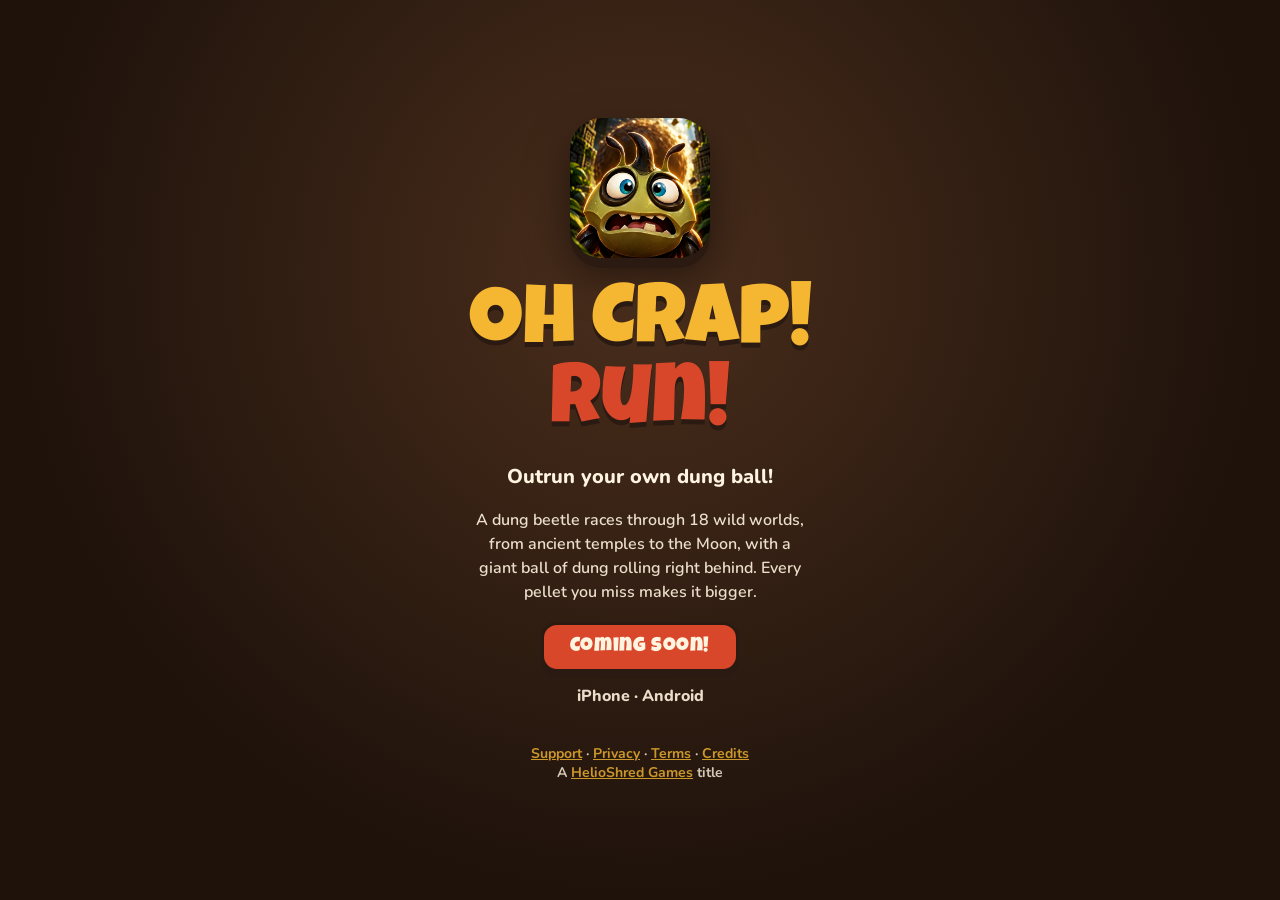
==== ohcrap/index.html @ 612e8bc1 "Oh Crap! Run! pages: landing, privacy, terms, support + credits Co-Authored-By: Claude Opus 5.5 <nor" ====
<!DOCTYPE html>
<html lang="en">
<head>
  <meta charset="UTF-8">
  <meta name="viewport" content="width=device-width, initial-scale=1.0">
  <title>Oh Crap! Run!</title>
  <meta name="description" content="Outrun your own dung ball! A dung beetle races through 18 worlds with a giant ball of dung rolling after it.">
  <link rel="icon" type="image/png" href="favicon.png">
  <link rel="apple-touch-icon" href="apple-touch-icon.png">
  <link rel="preconnect" href="https://fonts.googleapis.com">
  <link rel="preconnect" href="https://fonts.gstatic.com" crossorigin>
  <link href="https://fonts.googleapis.com/css2?family=Luckiest+Guy&family=Nunito:wght@600;800&display=swap" rel="stylesheet">
  <style>
    :root { --ink: #2a1a12; --amber: #f5b731; --ember: #d9472b; --cream: #fff4e0; }
    * { margin: 0; padding: 0; box-sizing: border-box; }
    body { min-height: 100vh; display: flex; flex-direction: column; align-items: center; justify-content: center; gap: 18px; padding: 40px 16px; text-align: center;
      font-family: 'Nunito', -apple-system, sans-serif; color: var(--cream); background: radial-gradient(circle at 50% 30%, #4a2e1c, #1e120b 70%); }
    img { width: 140px; height: 140px; border-radius: 32px; box-shadow: 0 10px 0 var(--ink), 0 18px 40px rgba(0,0,0,.5); }
    h1 { font-family: 'Luckiest Guy', sans-serif; font-weight: 400; font-size: clamp(48px, 13vw, 84px); line-height: .95; color: var(--amber); text-shadow: 0 5px 0 var(--ink); margin-top: 10px; }
    h1 span { color: var(--ember); }
    .tag { font-size: 20px; font-weight: 800; max-width: 26ch; }
    p { font-size: 16px; font-weight: 600; max-width: 34ch; opacity: .9; line-height: 1.5; }
    .soon { display: inline-block; padding: 12px 26px; border-radius: 16px; border: 3px solid var(--ink); background: var(--ember); box-shadow: 0 6px 0 var(--ink);
      font-family: 'Luckiest Guy', sans-serif; font-size: 20px; letter-spacing: .03em; max-width: 100%; }
    footer { margin-top: 18px; font-size: 14px; font-weight: 700; opacity: .8; }
    footer a { color: var(--amber); }
  </style>
</head>
<body>
  <img src="img/icon.png" alt="Oh Crap! Run! icon">
  <h1>Oh Crap!<br><span>Run!</span></h1>
  <div class="tag">Outrun your own dung ball!</div>
  <p>A dung beetle races through 18 wild worlds, from ancient temples to the Moon, with a giant ball of dung rolling right behind. Every pellet you miss makes it bigger.</p>
  <div class="soon">Coming soon!</div>
  <p style="margin-top:-6px;font-weight:800">iPhone · Android</p>
  <footer><a href="support">Support</a> · <a href="privacy">Privacy</a> · <a href="terms">Terms</a> · <a href="support#credits">Credits</a><br>A <a href="https://helioshred.com">HelioShred Games</a> title</footer>
</body>
</html>
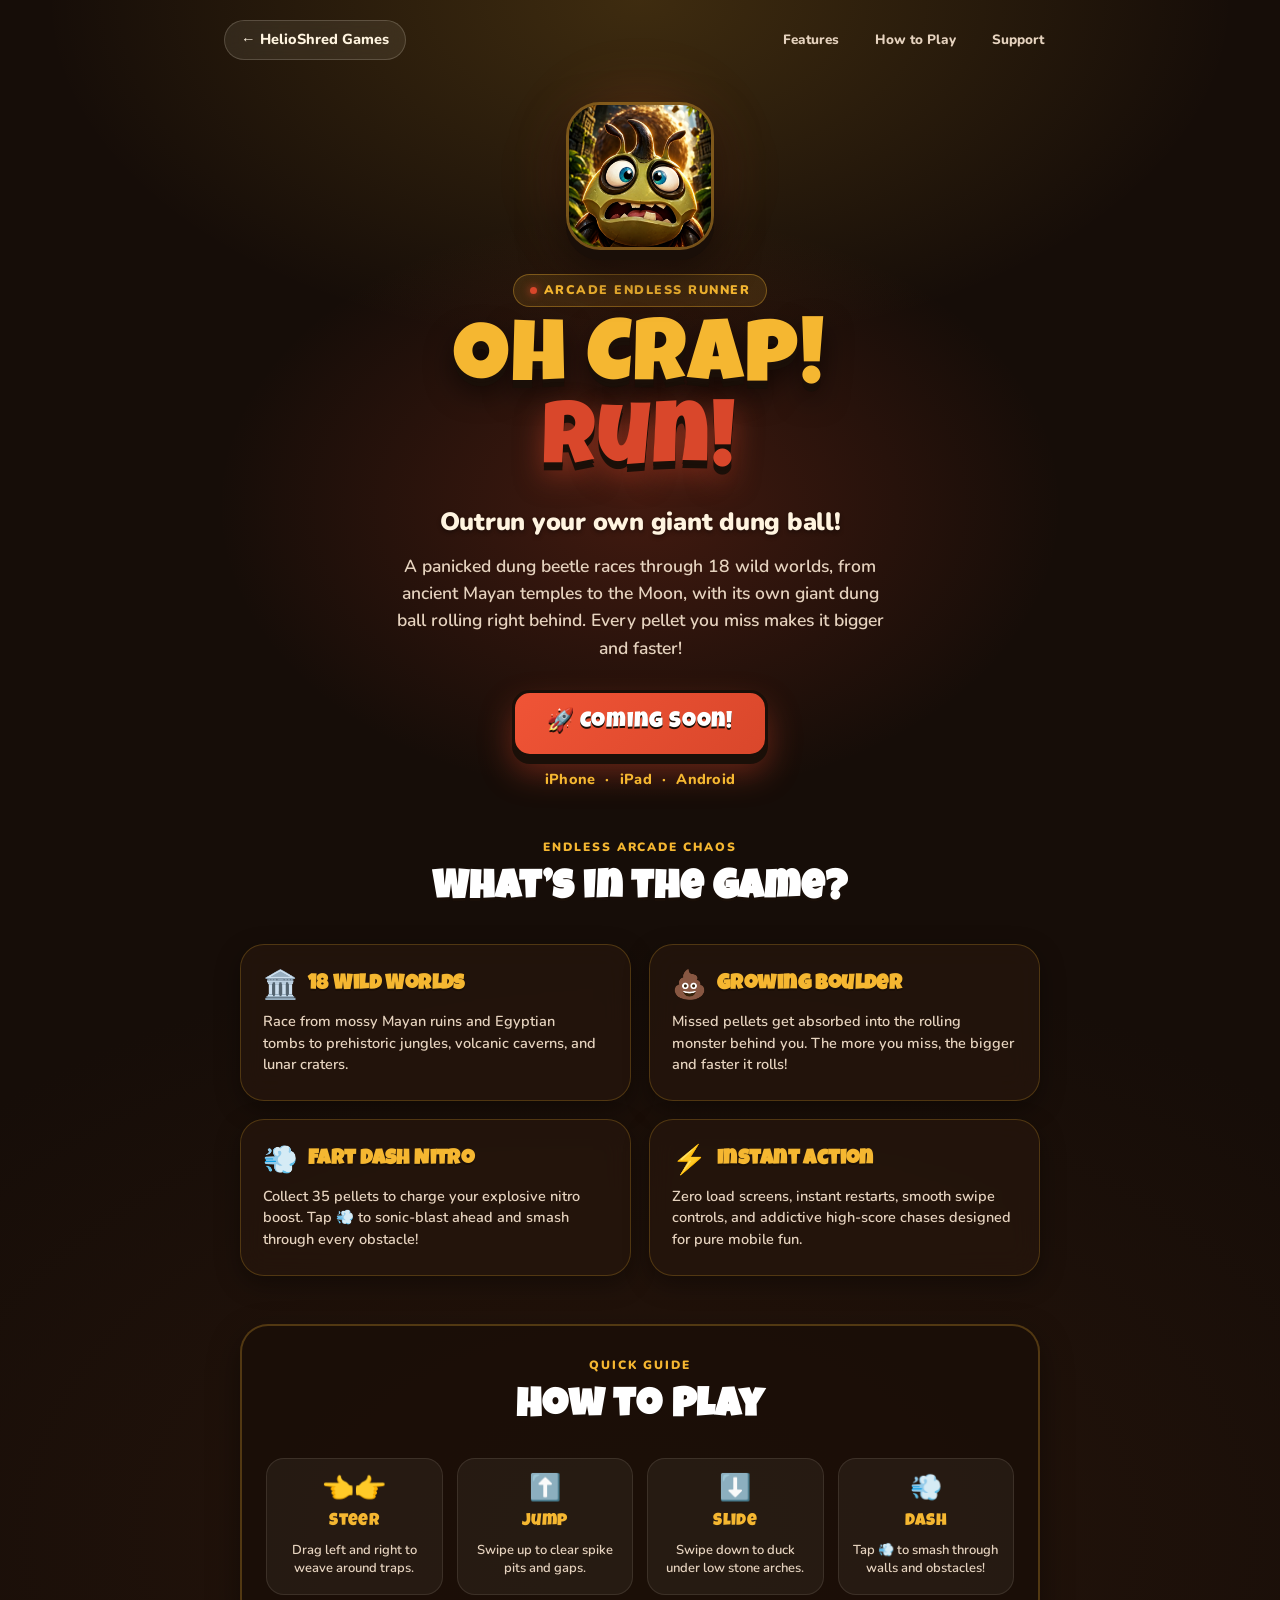
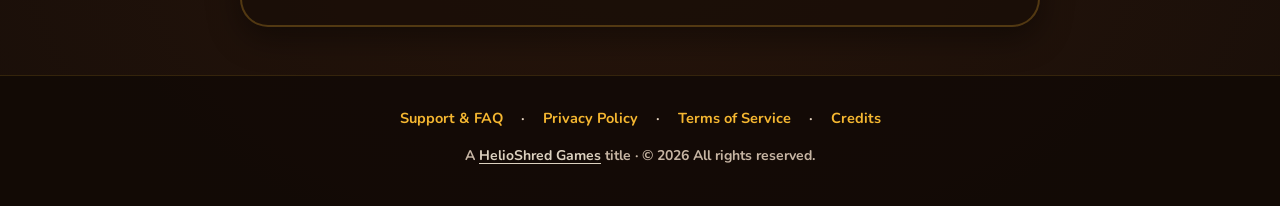
==== commit 483d581d: "site revamp" ====
--- a/ohcrap/index.html
+++ b/ohcrap/index.html
@@ -3,36 +3,666 @@
 <head>
   <meta charset="UTF-8">
   <meta name="viewport" content="width=device-width, initial-scale=1.0">
-  <title>Oh Crap! Run!</title>
-  <meta name="description" content="Outrun your own dung ball! A dung beetle races through 18 worlds with a giant ball of dung rolling after it.">
+  <title>Oh Crap! Run! · Outrun Your Own Dung Ball!</title>
+  <meta name="description" content="Outrun your own dung ball! A frantic arcade runner where a dung beetle races through 18 wild worlds with a colossal rolling dung ball hot on its heels.">
   <link rel="icon" type="image/png" href="favicon.png">
   <link rel="apple-touch-icon" href="apple-touch-icon.png">
+
+  <!-- Open Graph -->
+  <meta property="og:title" content="Oh Crap! Run! · Outrun Your Own Dung Ball!">
+  <meta property="og:description" content="A dung beetle races through 18 wild worlds with a giant rolling ball of dung on its heels. Coming soon to iPhone & Android!">
+  <meta property="og:type" content="website">
+  <meta property="og:url" content="https://helioshred.com/ohcrap/">
+  <meta property="og:image" content="https://helioshred.com/ohcrap/apple-touch-icon.png">
+
+  <!-- Fonts -->
   <link rel="preconnect" href="https://fonts.googleapis.com">
   <link rel="preconnect" href="https://fonts.gstatic.com" crossorigin>
-  <link href="https://fonts.googleapis.com/css2?family=Luckiest+Guy&family=Nunito:wght@600;800&display=swap" rel="stylesheet">
+  <link href="https://fonts.googleapis.com/css2?family=Luckiest+Guy&family=Nunito:wght@600;700;800;900&display=swap" rel="stylesheet">
+
   <style>
-    :root { --ink: #2a1a12; --amber: #f5b731; --ember: #d9472b; --cream: #fff4e0; }
-    * { margin: 0; padding: 0; box-sizing: border-box; }
-    body { min-height: 100vh; display: flex; flex-direction: column; align-items: center; justify-content: center; gap: 18px; padding: 40px 16px; text-align: center;
-      font-family: 'Nunito', -apple-system, sans-serif; color: var(--cream); background: radial-gradient(circle at 50% 30%, #4a2e1c, #1e120b 70%); }
-    img { width: 140px; height: 140px; border-radius: 32px; box-shadow: 0 10px 0 var(--ink), 0 18px 40px rgba(0,0,0,.5); }
-    h1 { font-family: 'Luckiest Guy', sans-serif; font-weight: 400; font-size: clamp(48px, 13vw, 84px); line-height: .95; color: var(--amber); text-shadow: 0 5px 0 var(--ink); margin-top: 10px; }
-    h1 span { color: var(--ember); }
-    .tag { font-size: 20px; font-weight: 800; max-width: 26ch; }
-    p { font-size: 16px; font-weight: 600; max-width: 34ch; opacity: .9; line-height: 1.5; }
-    .soon { display: inline-block; padding: 12px 26px; border-radius: 16px; border: 3px solid var(--ink); background: var(--ember); box-shadow: 0 6px 0 var(--ink);
-      font-family: 'Luckiest Guy', sans-serif; font-size: 20px; letter-spacing: .03em; max-width: 100%; }
-    footer { margin-top: 18px; font-size: 14px; font-weight: 700; opacity: .8; }
-    footer a { color: var(--amber); }
+    :root {
+      --bg-dark: #160d08;
+      --bg-mid: #2b170c;
+      --bg-warm: #4a2714;
+      --ink: #1a0f08;
+      --amber: #f5b731;
+      --amber-light: #fed268;
+      --ember: #d9472b;
+      --ember-hot: #f05436;
+      --cream: #fff4e0;
+      --cream-muted: #e6d3bf;
+      --card-bg: rgba(38, 22, 13, 0.75);
+      --card-border: rgba(245, 183, 49, 0.22);
+      --shadow-comic: 0 8px 0 var(--ink), 0 18px 40px rgba(0, 0, 0, 0.55);
+    }
+
+    *, *::before, *::after {
+      margin: 0;
+      padding: 0;
+      box-sizing: border-box;
+    }
+
+    html {
+      scroll-behavior: smooth;
+    }
+
+    body {
+      min-height: 100vh;
+      display: flex;
+      flex-direction: column;
+      align-items: center;
+      justify-content: flex-start;
+      background-color: var(--bg-dark);
+      background-image:
+        radial-gradient(850px 500px at 50% 0%, rgba(245, 183, 49, 0.18), transparent 70%),
+        radial-gradient(650px 450px at 50% 28%, rgba(217, 71, 43, 0.22), transparent 65%),
+        radial-gradient(1100px 700px at 50% 85%, rgba(43, 23, 12, 0.8), var(--bg-dark) 85%);
+      color: var(--cream);
+      font-family: 'Nunito', -apple-system, BlinkMacSystemFont, 'Segoe UI', Roboto, sans-serif;
+      -webkit-font-smoothing: antialiased;
+      line-height: 1.5;
+      overflow-x: hidden;
+      width: 100%;
+    }
+
+    a {
+      color: inherit;
+      text-decoration: none;
+    }
+
+    :focus-visible {
+      outline: 3px solid var(--amber);
+      outline-offset: 3px;
+      border-radius: 8px;
+    }
+
+    /* ==========================================================================
+       TOP BAR NAVIGATION
+       ========================================================================== */
+    .topbar {
+      width: 100%;
+      max-width: 880px;
+      margin: 0 auto;
+      display: flex;
+      align-items: center;
+      justify-content: space-between;
+      padding: 20px 24px 12px;
+      z-index: 10;
+    }
+
+    .back-btn {
+      display: inline-flex;
+      align-items: center;
+      gap: 8px;
+      color: var(--cream);
+      font-weight: 800;
+      font-size: 14.5px;
+      padding: 8px 16px;
+      border-radius: 999px;
+      background: rgba(255, 244, 224, 0.08);
+      border: 1px solid rgba(255, 244, 224, 0.18);
+      backdrop-filter: blur(12px);
+      -webkit-backdrop-filter: blur(12px);
+      transition: all 0.2s cubic-bezier(0.34, 1.56, 0.64, 1);
+    }
+    .back-btn:hover {
+      color: var(--amber);
+      border-color: var(--amber);
+      background: rgba(245, 183, 49, 0.12);
+      transform: translateX(-3px);
+    }
+
+    .nav-shortcuts {
+      display: flex;
+      align-items: center;
+      gap: 12px;
+    }
+    .nav-shortcut {
+      font-size: 13.5px;
+      font-weight: 800;
+      color: var(--cream-muted);
+      padding: 6px 12px;
+      border-radius: 999px;
+      transition: color 0.15s ease, background 0.15s ease;
+    }
+    .nav-shortcut:hover {
+      color: var(--amber);
+      background: rgba(255, 244, 224, 0.08);
+    }
+
+    /* ==========================================================================
+       MAIN CONTAINER (STRICT CENTERING)
+       ========================================================================== */
+    main {
+      width: 100%;
+      flex: 1;
+      display: flex;
+      flex-direction: column;
+      align-items: center;
+      justify-content: flex-start;
+    }
+
+    /* ==========================================================================
+       HERO STAGE
+       ========================================================================== */
+    .hero-stage {
+      width: 100%;
+      max-width: 840px;
+      margin: 0 auto;
+      display: flex;
+      flex-direction: column;
+      align-items: center;
+      text-align: center;
+      padding: 20px 20px 48px;
+      position: relative;
+    }
+
+    /* Glowing ambient halo behind beetle */
+    .icon-halo {
+      position: relative;
+      margin-top: 10px;
+      display: flex;
+      align-items: center;
+      justify-content: center;
+    }
+    .icon-halo::before {
+      content: '';
+      position: absolute;
+      width: 180px;
+      height: 180px;
+      border-radius: 50%;
+      background: radial-gradient(circle, rgba(245, 183, 49, 0.45) 0%, rgba(217, 71, 43, 0.2) 50%, transparent 75%);
+      filter: blur(28px);
+      pointer-events: none;
+      animation: pulse-halo 3s ease-in-out infinite alternate;
+    }
+
+    @keyframes pulse-halo {
+      0% { transform: scale(0.95); opacity: 0.7; }
+      100% { transform: scale(1.15); opacity: 1; }
+    }
+
+    img.icon {
+      position: relative;
+      z-index: 2;
+      width: 148px;
+      height: 148px;
+      border-radius: 34px;
+      box-shadow: 0 10px 0 var(--ink), 0 20px 44px rgba(0, 0, 0, 0.65);
+      border: 3px solid rgba(245, 183, 49, 0.35);
+      transition: transform 0.3s cubic-bezier(0.34, 1.56, 0.64, 1), box-shadow 0.3s ease;
+    }
+    img.icon:hover {
+      transform: scale(1.05) rotate(-2deg);
+      box-shadow: 0 14px 0 var(--ink), 0 26px 50px rgba(0, 0, 0, 0.75);
+    }
+
+    .hero-badge {
+      display: inline-flex;
+      align-items: center;
+      gap: 7px;
+      padding: 6px 16px;
+      border-radius: 999px;
+      background: rgba(245, 183, 49, 0.12);
+      border: 1px solid rgba(245, 183, 49, 0.35);
+      color: var(--amber);
+      font-size: 12.5px;
+      font-weight: 900;
+      letter-spacing: 0.12em;
+      text-transform: uppercase;
+      margin-top: 24px;
+    }
+    .hero-badge .dot {
+      width: 7px;
+      height: 7px;
+      border-radius: 50%;
+      background: var(--ember);
+      box-shadow: 0 0 8px var(--ember);
+    }
+
+    h1.game-title {
+      font-family: 'Luckiest Guy', cursive, sans-serif;
+      font-weight: 400;
+      font-size: clamp(52px, 12vw, 88px);
+      line-height: 0.95;
+      color: var(--amber);
+      text-shadow:
+        0 4px 0 var(--ink),
+        0 8px 0 var(--ink),
+        0 14px 28px rgba(0, 0, 0, 0.6);
+      margin-top: 14px;
+      letter-spacing: 0.02em;
+    }
+    h1.game-title span.ember-pop {
+      color: var(--ember);
+      display: inline-block;
+      text-shadow:
+        0 4px 0 var(--ink),
+        0 8px 0 var(--ink),
+        0 14px 28px rgba(217, 71, 43, 0.5);
+    }
+
+    .tagline {
+      font-size: clamp(20px, 3.5vw, 25px);
+      font-weight: 900;
+      color: var(--cream);
+      margin-top: 16px;
+      letter-spacing: -0.01em;
+      text-shadow: 0 2px 4px rgba(0, 0, 0, 0.4);
+    }
+
+    .story-desc {
+      font-size: clamp(15.5px, 2vw, 17.5px);
+      font-weight: 600;
+      line-height: 1.55;
+      max-width: 48ch;
+      color: var(--cream-muted);
+      margin: 12px auto 0;
+      text-wrap: pretty;
+    }
+
+    /* Chunky Arcade CTA */
+    .cta-container {
+      display: flex;
+      flex-direction: column;
+      align-items: center;
+      gap: 12px;
+      margin-top: 28px;
+    }
+
+    .soon-btn {
+      display: inline-flex;
+      align-items: center;
+      gap: 10px;
+      padding: 14px 32px;
+      border-radius: 18px;
+      border: 3px solid var(--ink);
+      background: linear-gradient(135deg, var(--ember-hot) 0%, var(--ember) 100%);
+      box-shadow: 0 7px 0 var(--ink), 0 16px 32px rgba(217, 71, 43, 0.4);
+      font-family: 'Luckiest Guy', cursive, sans-serif;
+      font-size: 22px;
+      letter-spacing: 0.04em;
+      color: #ffffff;
+      text-shadow: 0 2px 0 var(--ink);
+      transition: all 0.18s cubic-bezier(0.34, 1.56, 0.64, 1);
+      cursor: default;
+    }
+    .soon-btn:hover {
+      transform: translateY(-2px);
+      box-shadow: 0 9px 0 var(--ink), 0 20px 38px rgba(217, 71, 43, 0.55);
+    }
+
+    .platform-row {
+      display: flex;
+      align-items: center;
+      gap: 10px;
+      font-size: 14.5px;
+      font-weight: 800;
+      color: var(--amber);
+      letter-spacing: 0.02em;
+    }
+
+    /* ==========================================================================
+       FEATURES SECTION (CHUNKY COMIC CARDS)
+       ========================================================================== */
+    .features-section {
+      width: 100%;
+      max-width: 840px;
+      margin: 0 auto;
+      padding: 0 20px 48px;
+    }
+
+    .section-heading {
+      text-align: center;
+      margin-bottom: 24px;
+    }
+    .section-kicker {
+      font-size: 12px;
+      font-weight: 900;
+      letter-spacing: 0.16em;
+      text-transform: uppercase;
+      color: var(--amber);
+      margin-bottom: 4px;
+    }
+    .section-title {
+      font-family: 'Luckiest Guy', cursive, sans-serif;
+      font-size: clamp(28px, 4.5vw, 40px);
+      color: #ffffff;
+      text-shadow: 0 3px 0 var(--ink);
+      letter-spacing: 0.02em;
+    }
+
+    .features-grid {
+      display: grid;
+      grid-template-columns: repeat(2, minmax(0, 1fr));
+      gap: 18px;
+      width: 100%;
+    }
+
+    .feature-card {
+      background: var(--card-bg);
+      border: 1px solid var(--card-border);
+      border-radius: 24px;
+      padding: 24px 22px;
+      display: flex;
+      flex-direction: column;
+      gap: 10px;
+      backdrop-filter: blur(14px);
+      -webkit-backdrop-filter: blur(14px);
+      box-shadow: 0 8px 24px rgba(0, 0, 0, 0.35);
+      transition: transform 0.25s cubic-bezier(0.34, 1.56, 0.64, 1), border-color 0.2s ease;
+    }
+    .feature-card:hover {
+      transform: translateY(-4px);
+      border-color: rgba(245, 183, 49, 0.45);
+    }
+
+    .feature-icon-row {
+      display: flex;
+      align-items: center;
+      gap: 10px;
+    }
+    .feature-emoji {
+      font-size: 28px;
+      line-height: 1;
+    }
+    .feature-name {
+      font-family: 'Luckiest Guy', cursive, sans-serif;
+      font-size: 21px;
+      letter-spacing: 0.02em;
+      color: var(--amber);
+      text-shadow: 0 2px 0 var(--ink);
+    }
+
+    .feature-desc {
+      font-size: 14.5px;
+      font-weight: 600;
+      line-height: 1.5;
+      color: var(--cream-muted);
+      text-wrap: pretty;
+    }
+
+    /* ==========================================================================
+       HOW TO PLAY (CONTROLS CHEAT SHEET)
+       ========================================================================== */
+    .controls-section {
+      width: 100%;
+      max-width: 840px;
+      margin: 0 auto;
+      padding: 0 20px 48px;
+    }
+
+    .controls-box {
+      width: 100%;
+      background: rgba(26, 15, 8, 0.85);
+      border: 2px solid rgba(245, 183, 49, 0.25);
+      border-radius: 28px;
+      padding: 30px 24px;
+      text-align: center;
+      box-shadow: 0 12px 32px rgba(0, 0, 0, 0.4);
+    }
+
+    .controls-grid {
+      display: grid;
+      grid-template-columns: repeat(4, minmax(0, 1fr));
+      gap: 14px;
+      margin-top: 20px;
+      width: 100%;
+    }
+
+    .control-item {
+      background: rgba(255, 244, 224, 0.05);
+      border: 1px solid rgba(255, 244, 224, 0.1);
+      border-radius: 18px;
+      padding: 16px 12px;
+      display: flex;
+      flex-direction: column;
+      align-items: center;
+      gap: 8px;
+    }
+    .control-icon {
+      font-size: 26px;
+      line-height: 1;
+    }
+    .control-label {
+      font-family: 'Luckiest Guy', cursive, sans-serif;
+      font-size: 17px;
+      color: var(--amber);
+      letter-spacing: 0.02em;
+    }
+    .control-desc {
+      font-size: 13px;
+      font-weight: 600;
+      color: var(--cream-muted);
+      line-height: 1.35;
+    }
+
+    /* ==========================================================================
+       FOOTER & LEGAL LINKS
+       ========================================================================== */
+    footer {
+      width: 100%;
+      border-top: 1px solid rgba(245, 183, 49, 0.15);
+      background: rgba(18, 10, 6, 0.95);
+      padding: 32px 20px 40px;
+      text-align: center;
+      display: flex;
+      flex-direction: column;
+      align-items: center;
+      gap: 16px;
+      font-size: 14.5px;
+      font-weight: 700;
+      color: var(--cream-muted);
+      margin-top: auto;
+    }
+
+    .footer-links {
+      display: flex;
+      align-items: center;
+      justify-content: center;
+      gap: 12px 18px;
+      flex-wrap: wrap;
+    }
+    .footer-links a {
+      color: var(--amber);
+      transition: color 0.15s ease;
+    }
+    .footer-links a:hover {
+      color: #ffffff;
+      text-decoration: underline;
+    }
+
+    .studio-badge {
+      font-size: 14px;
+      font-weight: 700;
+      opacity: 0.85;
+    }
+    .studio-badge a {
+      color: var(--cream);
+      text-decoration: underline;
+      text-underline-offset: 3px;
+    }
+    .studio-badge a:hover {
+      color: var(--amber);
+    }
+
+    /* ==========================================================================
+       RESPONSIVE DESIGN BREAKPOINTS
+       ========================================================================== */
+    @media (max-width: 680px) {
+      .topbar {
+        padding: 16px 16px 8px;
+      }
+      .nav-shortcuts {
+        display: none;
+      }
+      .hero-stage {
+        padding: 16px 16px 36px;
+      }
+      img.icon {
+        width: 126px;
+        height: 126px;
+        border-radius: 28px;
+      }
+      .features-grid {
+        grid-template-columns: 1fr;
+        gap: 14px;
+      }
+      .controls-grid {
+        grid-template-columns: repeat(2, minmax(0, 1fr));
+        gap: 12px;
+      }
+      .soon-btn {
+        font-size: 19px;
+        padding: 12px 24px;
+      }
+    }
   </style>
 </head>
 <body>
-  <img src="img/icon.png" alt="Oh Crap! Run! icon">
-  <h1>Oh Crap!<br><span>Run!</span></h1>
-  <div class="tag">Outrun your own dung ball!</div>
-  <p>A dung beetle races through 18 wild worlds, from ancient temples to the Moon, with a giant ball of dung rolling right behind. Every pellet you miss makes it bigger.</p>
-  <div class="soon">Coming soon!</div>
-  <p style="margin-top:-6px;font-weight:800">iPhone · Android</p>
-  <footer><a href="support">Support</a> · <a href="privacy">Privacy</a> · <a href="terms">Terms</a> · <a href="support#credits">Credits</a><br>A <a href="https://helioshred.com">HelioShred Games</a> title</footer>
+
+  <!-- Top Bar -->
+  <header class="topbar">
+    <a class="back-btn" href="/">
+      &larr; HelioShred Games
+    </a>
+    <nav class="nav-shortcuts">
+      <a class="nav-shortcut" href="#features">Features</a>
+      <a class="nav-shortcut" href="#how-to-play">How to Play</a>
+      <a class="nav-shortcut" href="support">Support</a>
+    </nav>
+  </header>
+
+  <main>
+    <!-- Hero Stage -->
+    <section class="hero-stage">
+      <div class="icon-halo">
+        <img class="icon" src="img/icon.png" alt="Oh Crap! Run! icon">
+      </div>
+
+      <div class="hero-badge">
+        <span class="dot"></span> Arcade Endless Runner
+      </div>
+
+      <h1 class="game-title">
+        Oh Crap!<br>
+        <span class="ember-pop">Run!</span>
+      </h1>
+
+      <div class="tagline">Outrun your own giant dung ball!</div>
+
+      <p class="story-desc">
+        A panicked dung beetle races through 18 wild worlds, from ancient Mayan temples to the Moon, with its own giant dung ball rolling right behind. Every pellet you miss makes it bigger and faster!
+      </p>
+
+      <div class="cta-container">
+        <div class="soon-btn">
+          🚀 Coming Soon!
+        </div>
+        <div class="platform-row">
+          <span>iPhone</span> &middot; <span>iPad</span> &middot; <span>Android</span>
+        </div>
+      </div>
+    </section>
+
+    <!-- Game Features -->
+    <section id="features" class="features-section">
+      <div class="section-heading">
+        <p class="section-kicker">Endless Arcade Chaos</p>
+        <h2 class="section-title">What&rsquo;s in the Game?</h2>
+      </div>
+
+      <div class="features-grid">
+        <div class="feature-card">
+          <div class="feature-icon-row">
+            <span class="feature-emoji">🏛️</span>
+            <h3 class="feature-name">18 Wild Worlds</h3>
+          </div>
+          <p class="feature-desc">
+            Race from mossy Mayan ruins and Egyptian tombs to prehistoric jungles, volcanic caverns, and lunar craters.
+          </p>
+        </div>
+
+        <div class="feature-card">
+          <div class="feature-icon-row">
+            <span class="feature-emoji">💩</span>
+            <h3 class="feature-name">Growing Boulder</h3>
+          </div>
+          <p class="feature-desc">
+            Missed pellets get absorbed into the rolling monster behind you. The more you miss, the bigger and faster it rolls!
+          </p>
+        </div>
+
+        <div class="feature-card">
+          <div class="feature-icon-row">
+            <span class="feature-emoji">💨</span>
+            <h3 class="feature-name">Fart Dash Nitro</h3>
+          </div>
+          <p class="feature-desc">
+            Collect 35 pellets to charge your explosive nitro boost. Tap 💨 to sonic-blast ahead and smash through every obstacle!
+          </p>
+        </div>
+
+        <div class="feature-card">
+          <div class="feature-icon-row">
+            <span class="feature-emoji">⚡</span>
+            <h3 class="feature-name">Instant Action</h3>
+          </div>
+          <p class="feature-desc">
+            Zero load screens, instant restarts, smooth swipe controls, and addictive high-score chases designed for pure mobile fun.
+          </p>
+        </div>
+      </div>
+    </section>
+
+    <!-- Controls / How to Play -->
+    <section id="how-to-play" class="controls-section">
+      <div class="controls-box">
+        <p class="section-kicker">Quick Guide</p>
+        <h2 class="section-title">How to Play</h2>
+
+        <div class="controls-grid">
+          <div class="control-item">
+            <span class="control-icon">👈👉</span>
+            <div class="control-label">Steer</div>
+            <p class="control-desc">Drag left and right to weave around traps.</p>
+          </div>
+
+          <div class="control-item">
+            <span class="control-icon">⬆️</span>
+            <div class="control-label">Jump</div>
+            <p class="control-desc">Swipe up to clear spike pits and gaps.</p>
+          </div>
+
+          <div class="control-item">
+            <span class="control-icon">⬇️</span>
+            <div class="control-label">Slide</div>
+            <p class="control-desc">Swipe down to duck under low stone arches.</p>
+          </div>
+
+          <div class="control-item">
+            <span class="control-icon">💨</span>
+            <div class="control-label">Dash</div>
+            <p class="control-desc">Tap 💨 to smash through walls and obstacles!</p>
+          </div>
+        </div>
+      </div>
+    </section>
+  </main>
+
+  <!-- Footer & Legal Links -->
+  <footer>
+    <div class="footer-links">
+      <a href="support">Support &amp; FAQ</a> &middot;
+      <a href="privacy">Privacy Policy</a> &middot;
+      <a href="terms">Terms of Service</a> &middot;
+      <a href="support#credits">Credits</a>
+    </div>
+    <div class="studio-badge">
+      A <a href="/">HelioShred Games</a> title &middot; &copy; 2026 All rights reserved.
+    </div>
+  </footer>
+
 </body>
 </html>
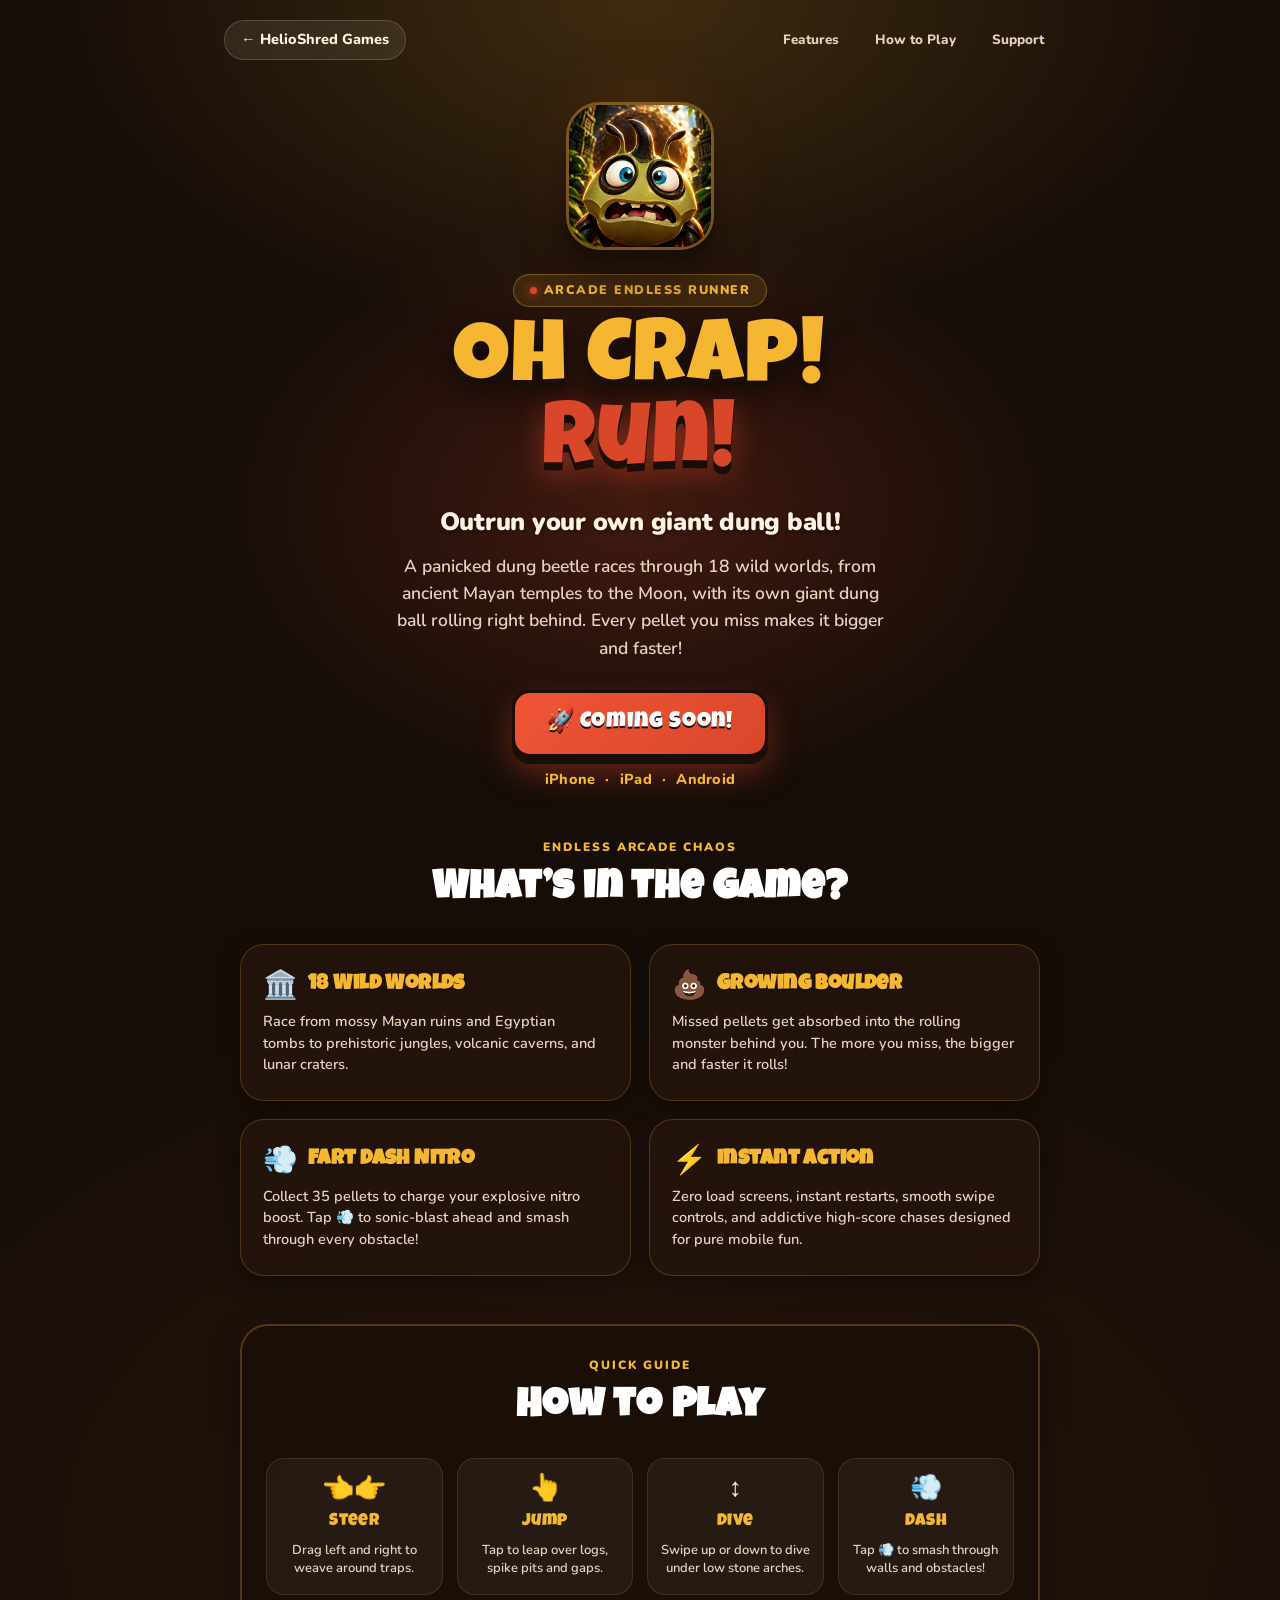
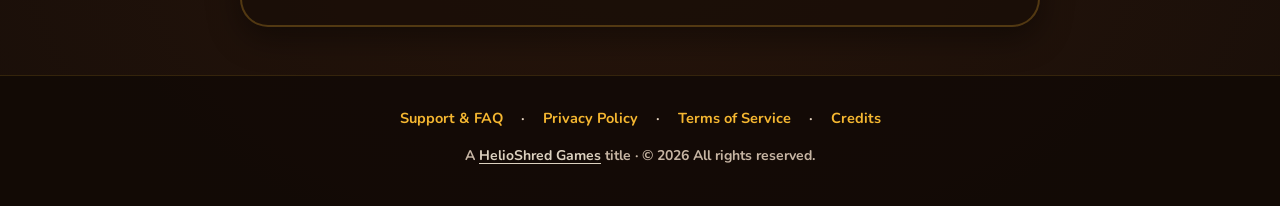
==== commit 4ea392ef: "tweak" ====
--- a/ohcrap/index.html
+++ b/ohcrap/index.html
@@ -630,15 +630,15 @@
           </div>
 
           <div class="control-item">
-            <span class="control-icon">⬆️</span>
+            <span class="control-icon">👆</span>
             <div class="control-label">Jump</div>
-            <p class="control-desc">Swipe up to clear spike pits and gaps.</p>
+            <p class="control-desc">Tap to leap over logs, spike pits and gaps.</p>
           </div>
 
           <div class="control-item">
-            <span class="control-icon">⬇️</span>
-            <div class="control-label">Slide</div>
-            <p class="control-desc">Swipe down to duck under low stone arches.</p>
+            <span class="control-icon">↕️</span>
+            <div class="control-label">Dive</div>
+            <p class="control-desc">Swipe up or down to dive under low stone arches.</p>
           </div>
 
           <div class="control-item">
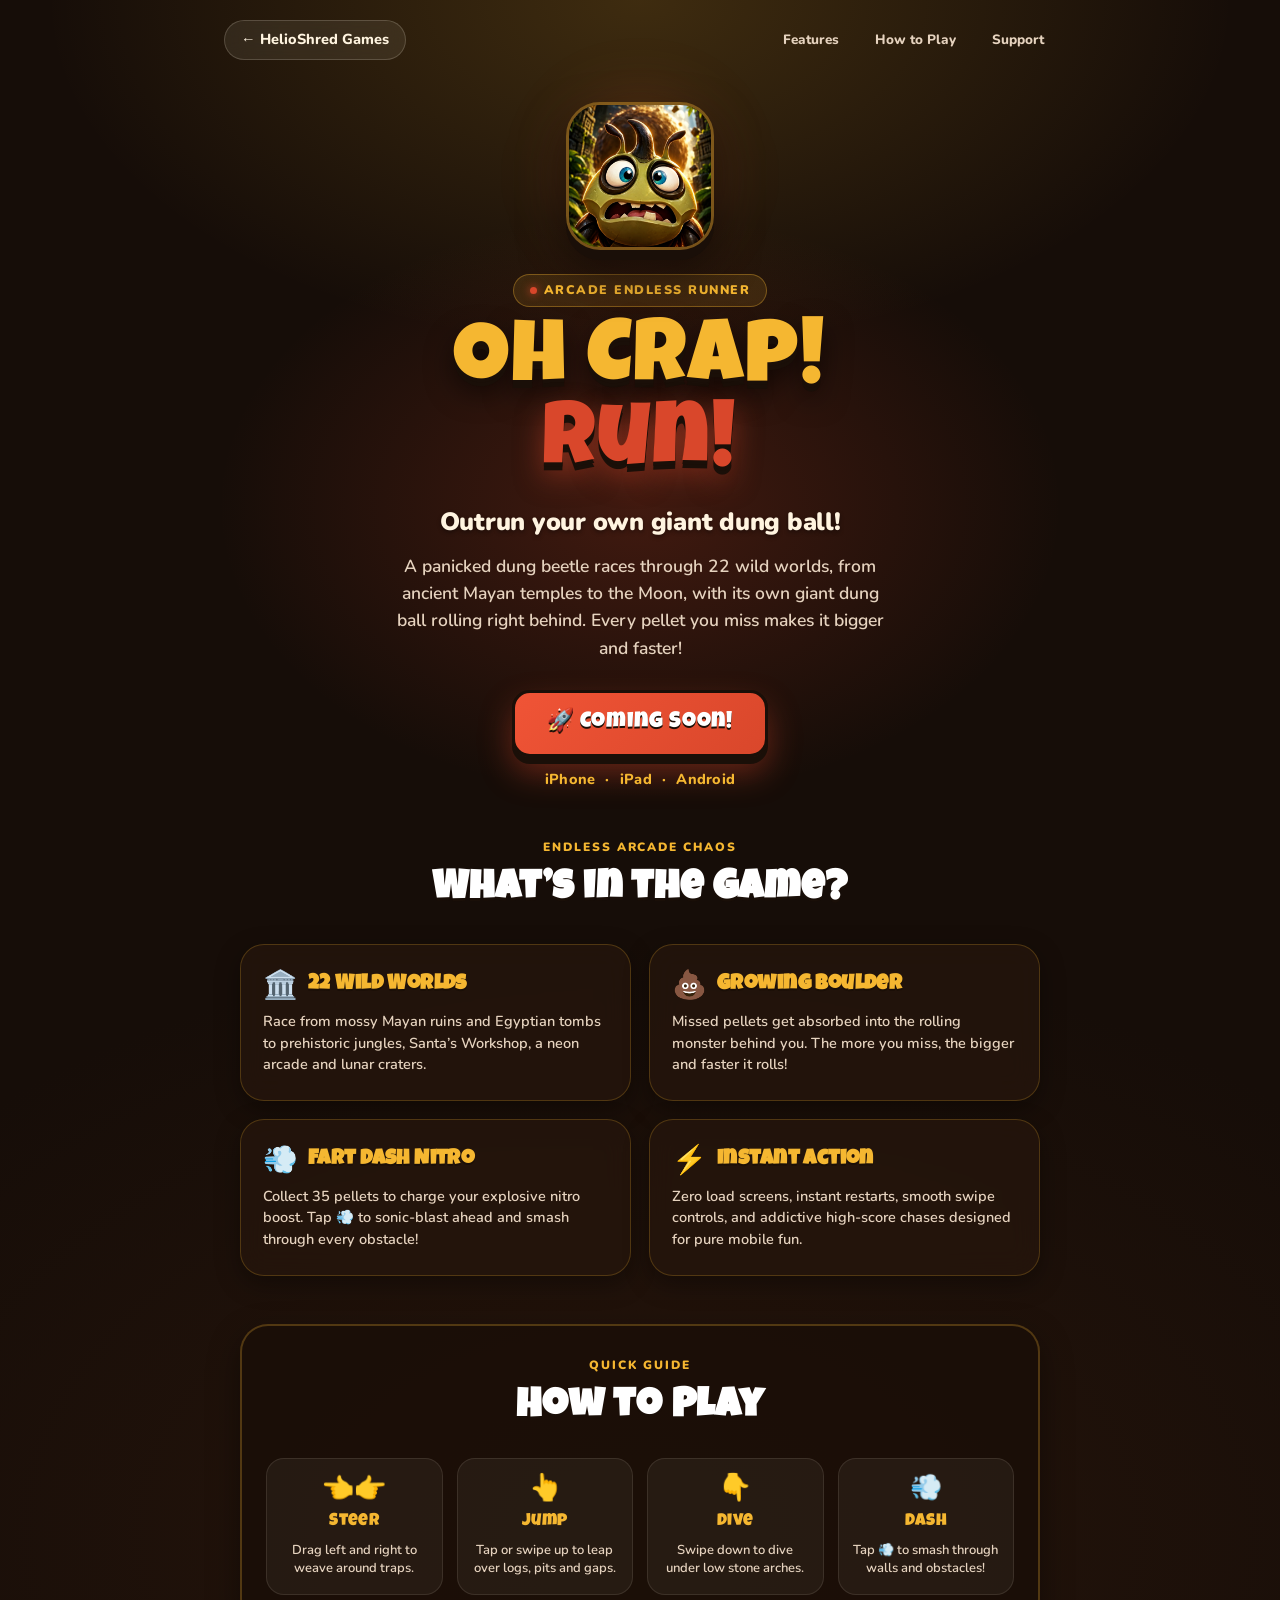
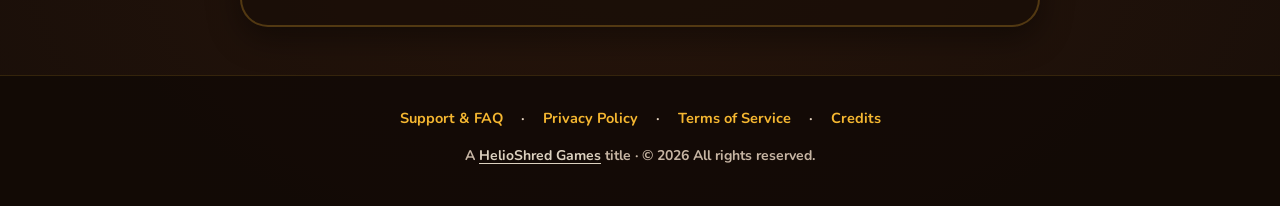
==== commit 1233f346: "Oh Crap! Run!: 22 worlds (was 18), correct controls (tap or swipe up to jump, swipe down to dive), s" ====
--- a/ohcrap/index.html
+++ b/ohcrap/index.html
@@ -4,13 +4,13 @@
   <meta charset="UTF-8">
   <meta name="viewport" content="width=device-width, initial-scale=1.0">
   <title>Oh Crap! Run! · Outrun Your Own Dung Ball!</title>
-  <meta name="description" content="Outrun your own dung ball! A frantic arcade runner where a dung beetle races through 18 wild worlds with a colossal rolling dung ball hot on its heels.">
+  <meta name="description" content="Outrun your own dung ball! A frantic arcade runner where a dung beetle races through 22 wild worlds with a colossal rolling dung ball hot on its heels.">
   <link rel="icon" type="image/png" href="favicon.png">
   <link rel="apple-touch-icon" href="apple-touch-icon.png">
 
   <!-- Open Graph -->
   <meta property="og:title" content="Oh Crap! Run! · Outrun Your Own Dung Ball!">
-  <meta property="og:description" content="A dung beetle races through 18 wild worlds with a giant rolling ball of dung on its heels. Coming soon to iPhone & Android!">
+  <meta property="og:description" content="A dung beetle races through 22 wild worlds with a giant rolling ball of dung on its heels. Coming soon to iPhone & Android!">
   <meta property="og:type" content="website">
   <meta property="og:url" content="https://helioshred.com/ohcrap/">
   <meta property="og:image" content="https://helioshred.com/ohcrap/apple-touch-icon.png">
@@ -553,7 +553,7 @@
       <div class="tagline">Outrun your own giant dung ball!</div>
 
       <p class="story-desc">
-        A panicked dung beetle races through 18 wild worlds, from ancient Mayan temples to the Moon, with its own giant dung ball rolling right behind. Every pellet you miss makes it bigger and faster!
+        A panicked dung beetle races through 22 wild worlds, from ancient Mayan temples to the Moon, with its own giant dung ball rolling right behind. Every pellet you miss makes it bigger and faster!
       </p>
 
       <div class="cta-container">
@@ -577,10 +577,10 @@
         <div class="feature-card">
           <div class="feature-icon-row">
             <span class="feature-emoji">🏛️</span>
-            <h3 class="feature-name">18 Wild Worlds</h3>
+            <h3 class="feature-name">22 Wild Worlds</h3>
           </div>
           <p class="feature-desc">
-            Race from mossy Mayan ruins and Egyptian tombs to prehistoric jungles, volcanic caverns, and lunar craters.
+            Race from mossy Mayan ruins and Egyptian tombs to prehistoric jungles, Santa&rsquo;s Workshop, a neon arcade and lunar craters.
           </p>
         </div>
 
@@ -632,13 +632,13 @@
           <div class="control-item">
             <span class="control-icon">👆</span>
             <div class="control-label">Jump</div>
-            <p class="control-desc">Tap to leap over logs, spike pits and gaps.</p>
+            <p class="control-desc">Tap or swipe up to leap over logs, pits and gaps.</p>
           </div>
 
           <div class="control-item">
-            <span class="control-icon">↕️</span>
+            <span class="control-icon">👇</span>
             <div class="control-label">Dive</div>
-            <p class="control-desc">Swipe up or down to dive under low stone arches.</p>
+            <p class="control-desc">Swipe down to dive under low stone arches.</p>
           </div>
 
           <div class="control-item">
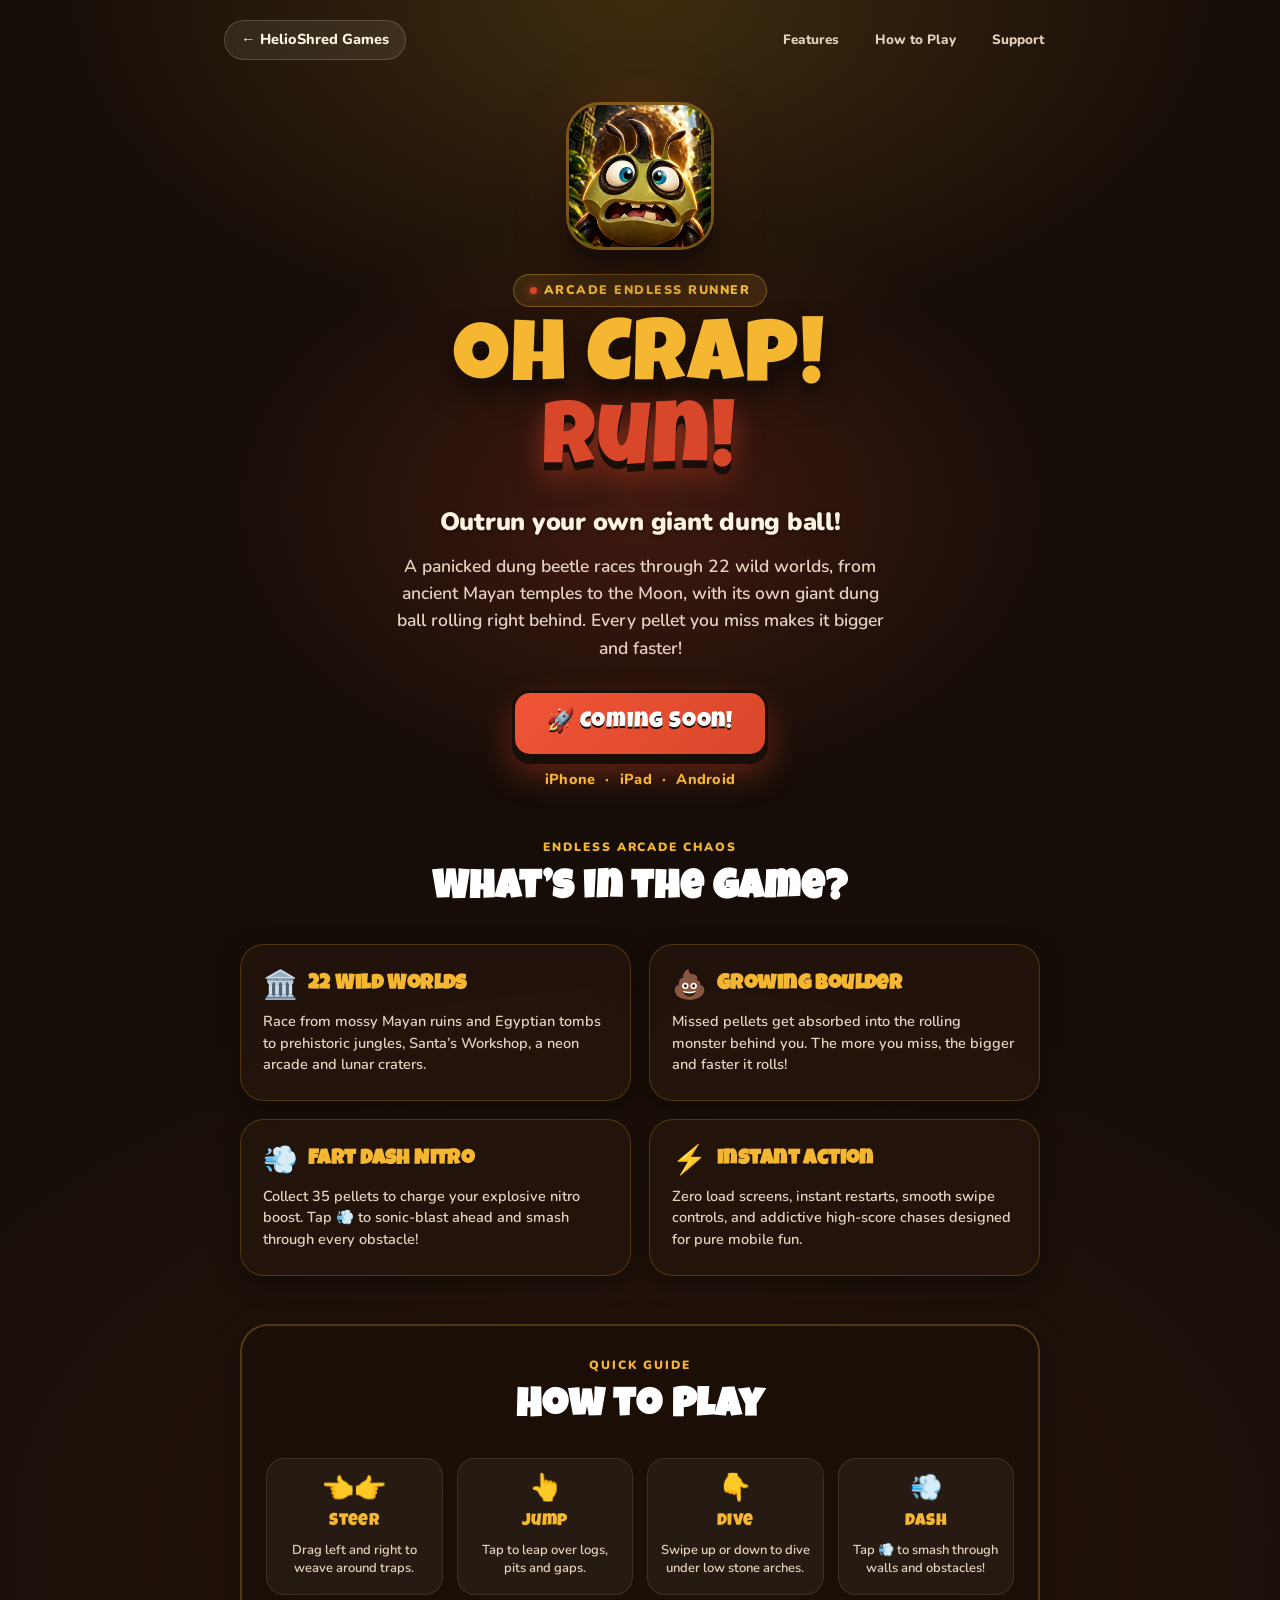
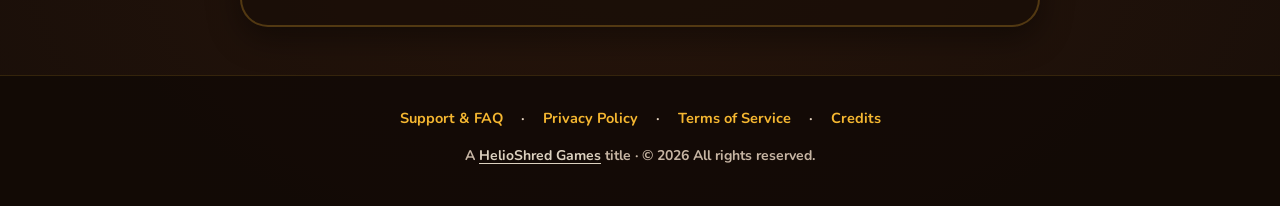
==== commit 9e1c5c8f: "Oh Crap! Run!: controls as in the game - tap to jump, swipe up or down to dive Co-Authored-By: Claud" ====
--- a/ohcrap/index.html
+++ b/ohcrap/index.html
@@ -632,13 +632,13 @@
           <div class="control-item">
             <span class="control-icon">👆</span>
             <div class="control-label">Jump</div>
-            <p class="control-desc">Tap or swipe up to leap over logs, pits and gaps.</p>
+            <p class="control-desc">Tap to leap over logs, pits and gaps.</p>
           </div>
 
           <div class="control-item">
             <span class="control-icon">👇</span>
             <div class="control-label">Dive</div>
-            <p class="control-desc">Swipe down to dive under low stone arches.</p>
+            <p class="control-desc">Swipe up or down to dive under low stone arches.</p>
           </div>
 
           <div class="control-item">
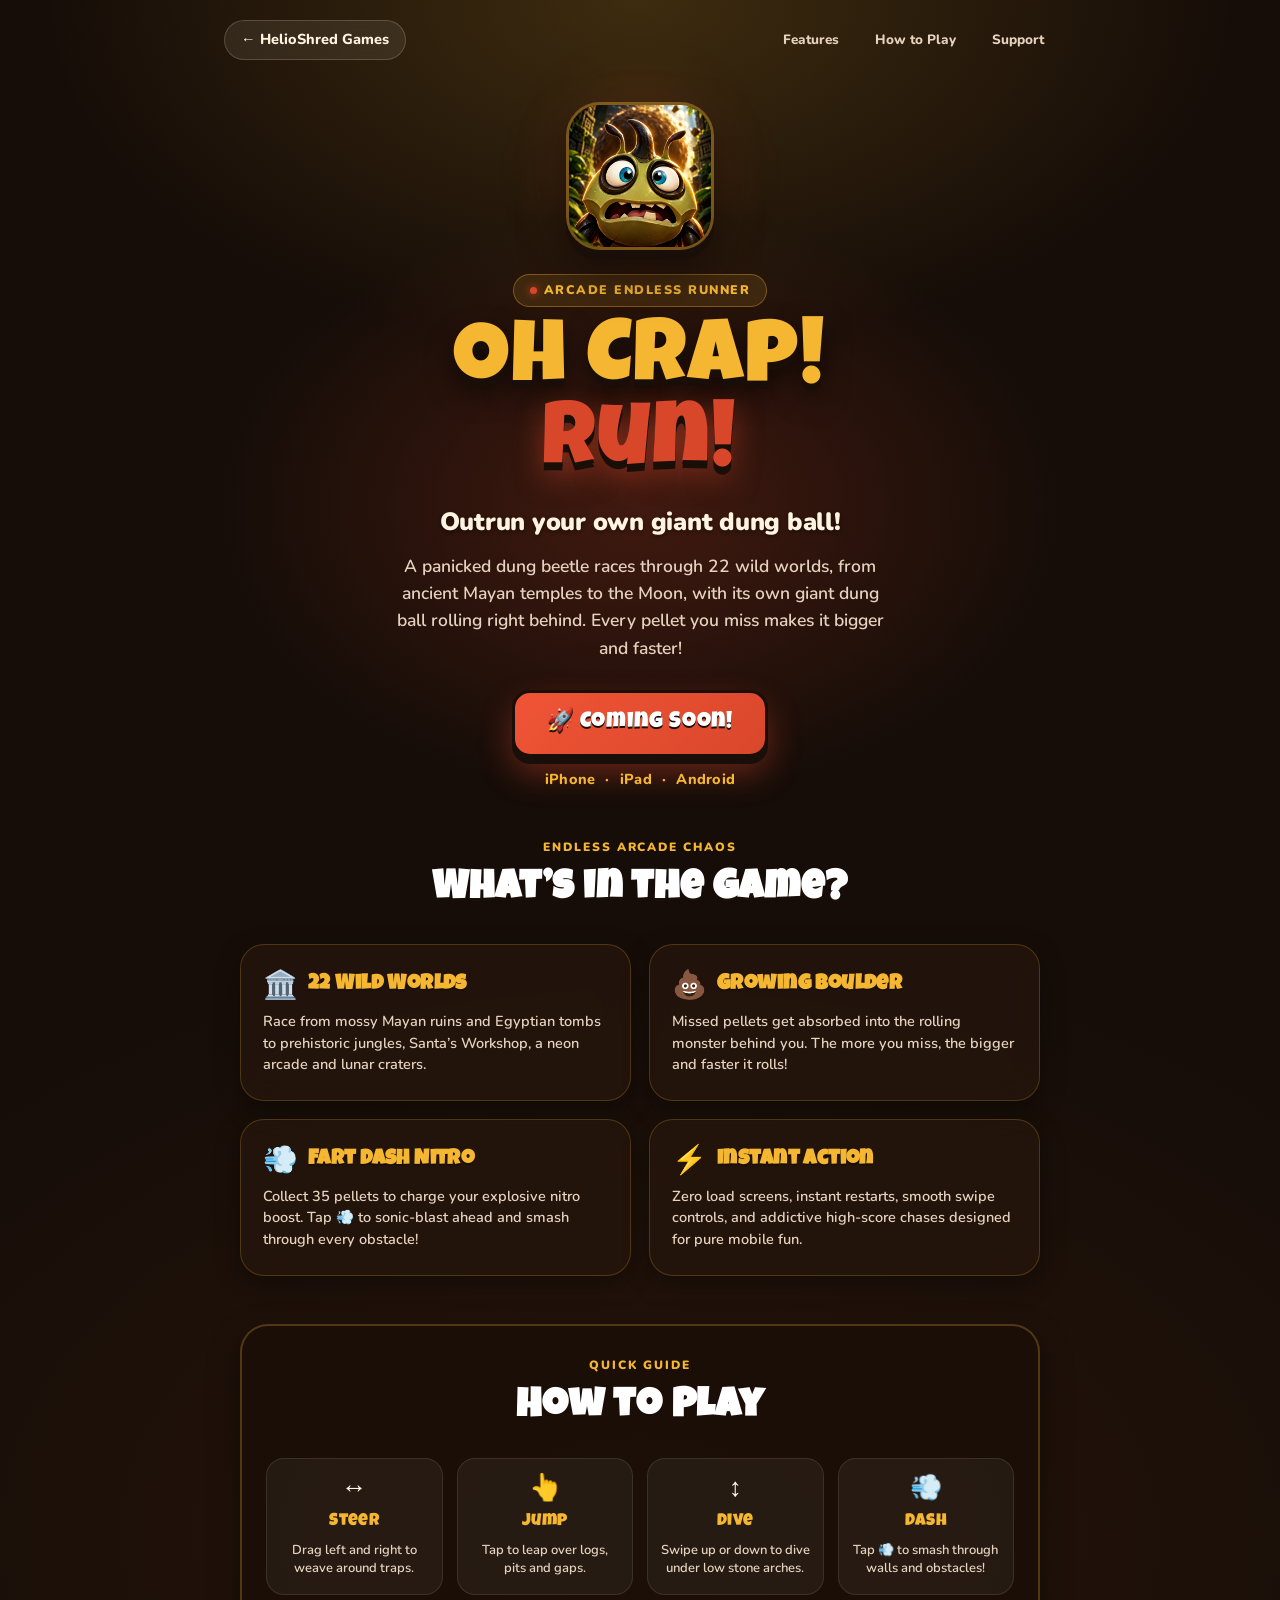
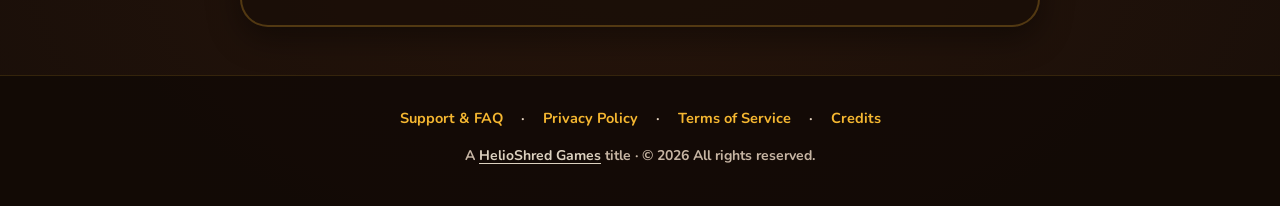
==== commit 5bd28e51: "Oh Crap! Run!: control icons match the gestures (↔️ steer, 👆 tap to jump, ↕️ swipe up or down to div" ====
--- a/ohcrap/index.html
+++ b/ohcrap/index.html
@@ -624,7 +624,7 @@
 
         <div class="controls-grid">
           <div class="control-item">
-            <span class="control-icon">👈👉</span>
+            <span class="control-icon">↔️</span>
             <div class="control-label">Steer</div>
             <p class="control-desc">Drag left and right to weave around traps.</p>
           </div>
@@ -636,7 +636,7 @@
           </div>
 
           <div class="control-item">
-            <span class="control-icon">👇</span>
+            <span class="control-icon">↕️</span>
             <div class="control-label">Dive</div>
             <p class="control-desc">Swipe up or down to dive under low stone arches.</p>
           </div>
